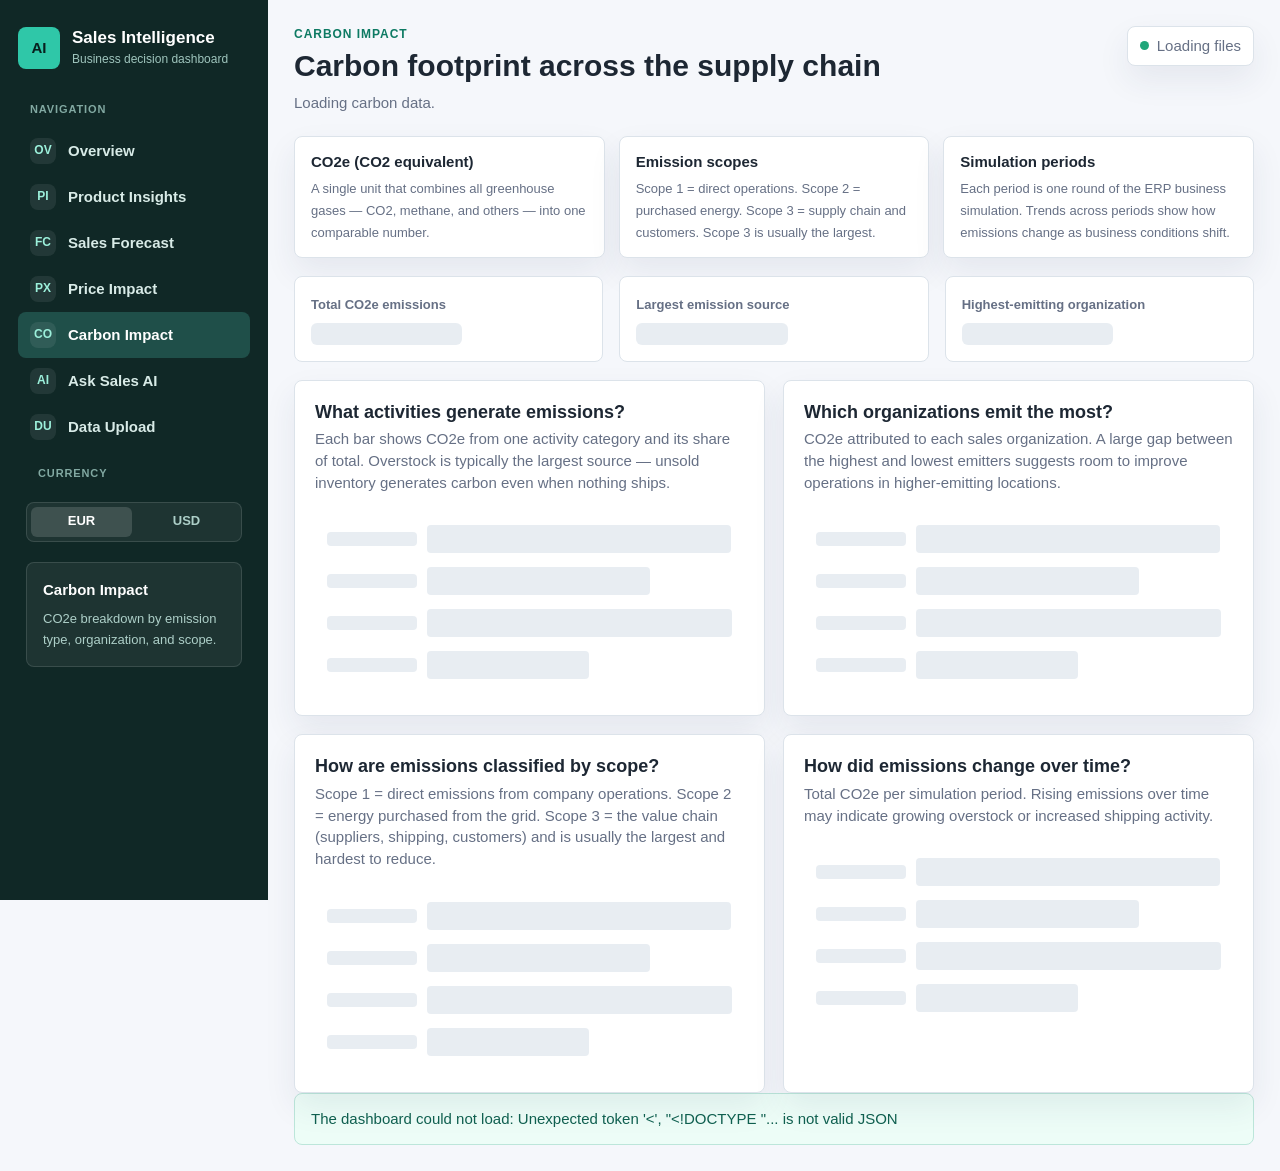
==== carbon.html @ 2cebc3a3 "Add Carbon Impact page, skeleton loaders, and nav polish - Add carbon.html with CO2e breakdown by ty" ====
<!doctype html>
<html lang="en">
  <head>
    <meta charset="utf-8" />
    <meta name="viewport" content="width=device-width, initial-scale=1" />
    <title>Carbon Impact | AI Sales Intelligence</title>
    <meta name="description" content="Carbon Impact — CO2e breakdown by emission type, organization, and scope across the supply chain." />
    <link rel="icon" type="image/x-icon" href="favicon/favicon.ico" />
    <link rel="icon" type="image/png" sizes="32x32" href="favicon/favicon-32x32.png" />
    <link rel="icon" type="image/png" sizes="16x16" href="favicon/favicon-16x16.png" />
    <link rel="apple-touch-icon" sizes="180x180" href="favicon/apple-touch-icon.png" />
    <link rel="manifest" href="favicon/site.webmanifest" />
    <link rel="stylesheet" href="assets/styles.css" />
  </head>
  <body data-page="carbon">
    <div class="app-shell">
      <aside class="sidebar">
        <a class="brand" href="index.html">
          <span class="brand-mark">AI</span>
          <span>
            <span class="brand-title">Sales Intelligence</span>
            <span class="brand-subtitle">Business decision dashboard</span>
          </span>
        </a>
        <div class="nav-section">Navigation</div>
        <nav>
          <a class="nav-link" data-page="overview" href="index.html"><span class="nav-icon">OV</span>Overview</a>
          <a class="nav-link" data-page="products" href="products.html"><span class="nav-icon">PI</span>Product Insights</a>
          <a class="nav-link" data-page="forecast" href="forecast.html"><span class="nav-icon">FC</span>Sales Forecast</a>
          <a class="nav-link" data-page="price" href="price-impact.html"><span class="nav-icon">PX</span>Price Impact</a>
          <a class="nav-link" data-page="carbon" href="carbon.html"><span class="nav-icon">CO</span>Carbon Impact</a>
          <a class="nav-link" data-page="chat" href="chat.html"><span class="nav-icon">AI</span>Ask Sales AI</a>
          <a class="nav-link" data-page="data" href="data.html"><span class="nav-icon">DU</span>Data Upload</a>
        </nav>
        <span class="currency-toggle-label">Currency</span>
        <div class="currency-toggle">
          <button class="currency-btn" data-currency="EUR">EUR</button>
          <button class="currency-btn" data-currency="USD" disabled title="Loading exchange rate…">USD</button>
        </div>
        <div class="sidebar-note">
          <strong>Carbon Impact</strong>
          <span>CO2e breakdown by emission type, organization, and scope.</span>
        </div>
      </aside>

      <main class="main">
        <header class="topbar">
          <div>
            <p class="eyebrow">Carbon Impact</p>
            <h1>Carbon footprint across the supply chain</h1>
            <p class="page-lede" id="carbon-insight">
              Loading carbon data.
            </p>
          </div>
          <div class="source-pill" data-source-pill>
            <span class="status-dot"></span>
            <span>Loading files</span>
          </div>
        </header>

        <section class="definition-strip">
          <div>
            <strong>CO2e (CO2 equivalent)</strong>
            <span>A single unit that combines all greenhouse gases — CO2, methane, and others — into one comparable number.</span>
          </div>
          <div>
            <strong>Emission scopes</strong>
            <span>Scope 1 = direct operations. Scope 2 = purchased energy. Scope 3 = supply chain and customers. Scope 3 is usually the largest.</span>
          </div>
          <div>
            <strong>Simulation periods</strong>
            <span>Each period is one round of the ERP business simulation. Trends across periods show how emissions change as business conditions shift.</span>
          </div>
        </section>

        <section class="summary-band">
          <div class="summary-item">
            <span>Total CO2e emissions</span>
            <strong id="carbon-total">--</strong>
          </div>
          <div class="summary-item">
            <span>Largest emission source</span>
            <strong id="carbon-top-type">--</strong>
          </div>
          <div class="summary-item">
            <span>Highest-emitting organization</span>
            <strong id="carbon-top-org">--</strong>
          </div>
        </section>

        <section class="grid" style="grid-template-columns:repeat(2,minmax(0,1fr));gap:18px;margin-top:18px">
          <article class="panel">
            <div class="panel-header">
              <div>
                <h2 class="panel-title">What activities generate emissions?</h2>
                <p class="panel-copy">Each bar shows CO2e from one activity category and its share of total. Overstock is typically the largest source — unsold inventory generates carbon even when nothing ships.</p>
              </div>
            </div>
            <div class="chart-wrap" style="min-height:0" id="carbon-by-type"></div>
          </article>

          <article class="panel">
            <div class="panel-header">
              <div>
                <h2 class="panel-title">Which organizations emit the most?</h2>
                <p class="panel-copy">CO2e attributed to each sales organization. A large gap between the highest and lowest emitters suggests room to improve operations in higher-emitting locations.</p>
              </div>
            </div>
            <div class="chart-wrap" style="min-height:0" id="carbon-by-org"></div>
          </article>
        </section>

        <section class="grid" style="grid-template-columns:repeat(2,minmax(0,1fr));gap:18px;margin-top:18px">
          <article class="panel">
            <div class="panel-header">
              <div>
                <h2 class="panel-title">How are emissions classified by scope?</h2>
                <p class="panel-copy">Scope 1 = direct emissions from company operations. Scope 2 = energy purchased from the grid. Scope 3 = the value chain (suppliers, shipping, customers) and is usually the largest and hardest to reduce.</p>
              </div>
            </div>
            <div class="chart-wrap" style="min-height:0" id="carbon-by-scope"></div>
          </article>

          <article class="panel">
            <div class="panel-header">
              <div>
                <h2 class="panel-title">How did emissions change over time?</h2>
                <p class="panel-copy">Total CO2e per simulation period. Rising emissions over time may indicate growing overstock or increased shipping activity.</p>
              </div>
            </div>
            <div class="chart-wrap" style="min-height:0" id="carbon-by-round"></div>
          </article>
        </section>

        <div id="carbon-unavailable" class="notice" style="display:none">
          <strong>Carbon data belongs to the default dataset.</strong>
          The carbon emissions shown on this page come from the default ERP simulation warehouse and are not part of your uploaded files. To view carbon data, <a href="data.html">restore the default data</a> on the Data Upload page.
        </div>
      </main>
    </div>
    <script src="assets/app.js" defer></script>
  </body>
</html>
---- assets/styles.css ----
:root {
  --bg: #f5f7fb;
  --panel: #ffffff;
  --panel-soft: #f9fbfc;
  --ink: #1d2733;
  --muted: #667085;
  --line: #dce3ea;
  --sidebar: #102826;
  --sidebar-active: #1f4f49;
  --teal: #22a88f;
  --blue: #3b82f6;
  --amber: #f59e0b;
  --rose: #e25563;
  --green: #21a67a;
  --violet: #7c65d1;
  --shadow: 0 14px 32px rgba(34, 50, 84, 0.08);
}

* {
  box-sizing: border-box;
}

html {
  min-width: 320px;
  background: var(--bg);
  overscroll-behavior: none;
}

body {
  margin: 0;
  background: var(--bg);
  color: var(--ink);
  font-family: Inter, "Segoe UI", Arial, sans-serif;
  font-size: 15px;
  line-height: 1.45;
  overscroll-behavior: none;
}

a {
  color: inherit;
  text-decoration: none;
}

button,
input {
  font: inherit;
}

.app-shell {
  min-height: 100vh;
}

.sidebar {
  position: fixed;
  inset: 0 auto 0 0;
  width: 268px;
  height: 100vh;
  height: 100dvh;
  background: var(--sidebar);
  color: #d8ebe7;
  padding: 22px 18px;
  overflow-y: clip;
  overscroll-behavior: contain;
}

@media (max-height: 640px) {
  .sidebar {
    overflow-y: auto;
    background: var(--sidebar);
    scrollbar-width: none;
    -ms-overflow-style: none;
    overscroll-behavior: contain;
  }

  .sidebar::-webkit-scrollbar {
    width: 0;
    height: 0;
  }
}

.brand {
  display: flex;
  align-items: center;
  gap: 12px;
  min-height: 52px;
  margin-bottom: 28px;
}

.brand-mark {
  display: grid;
  place-items: center;
  width: 42px;
  height: 42px;
  border-radius: 8px;
  background: #2fc7a8;
  color: #08201e;
  font-weight: 800;
}

.brand-title {
  display: block;
  color: #ffffff;
  font-size: 17px;
  font-weight: 800;
  line-height: 1.15;
}

.brand-subtitle {
  display: block;
  color: #9fc5bd;
  font-size: 12px;
  margin-top: 3px;
}

.nav-section {
  color: #82a9a2;
  font-size: 11px;
  font-weight: 800;
  letter-spacing: 0.08em;
  margin: 24px 12px 10px;
  text-transform: uppercase;
}

.nav-link {
  display: flex;
  align-items: center;
  gap: 12px;
  min-height: 42px;
  padding: 10px 12px;
  border-radius: 8px;
  color: #d8ebe7;
  font-weight: 700;
}

.nav-link:hover,
.nav-link.active {
  background: var(--sidebar-active);
  color: #ffffff;
}

.nav-icon {
  display: grid;
  place-items: center;
  flex: 0 0 26px;
  width: 26px;
  height: 26px;
  border-radius: 8px;
  background: rgba(255, 255, 255, 0.08);
  color: #9cf0db;
  font-size: 12px;
  font-weight: 800;
}

.currency-toggle {
  display: flex;
  gap: 4px;
  margin: 20px 8px 0;
  padding: 4px;
  border: 1px solid rgba(255, 255, 255, 0.12);
  border-radius: 8px;
  background: rgba(255, 255, 255, 0.06);
}

.currency-toggle-label {
  display: block;
  color: #82a9a2;
  font-size: 11px;
  font-weight: 800;
  letter-spacing: 0.08em;
  margin: 16px 20px 6px;
  text-transform: uppercase;
}

.currency-btn {
  flex: 1;
  min-height: 30px;
  border: 0;
  border-radius: 6px;
  background: transparent;
  color: #adcfc8;
  cursor: pointer;
  font-size: 13px;
  font-weight: 800;
}

.currency-btn.active {
  background: rgba(255, 255, 255, 0.14);
  color: #ffffff;
}

.sidebar-note {
  margin: 20px 8px 0;
  padding: 16px;
  border: 1px solid rgba(255, 255, 255, 0.12);
  border-radius: 8px;
  background: rgba(255, 255, 255, 0.06);
}

.sidebar-note strong {
  display: block;
  color: #ffffff;
  margin-bottom: 6px;
}

.sidebar-note span {
  color: #adcfc8;
  font-size: 13px;
}

.mt-18 { margin-top: 18px; }
.mb-18 { margin-bottom: 18px; }

.main {
  margin-left: 268px;
  min-height: 100vh;
  padding: 26px;
}

.topbar {
  display: flex;
  justify-content: space-between;
  align-items: flex-start;
  gap: 20px;
  margin-bottom: 22px;
}

.eyebrow {
  color: #0d7a63;
  font-size: 12px;
  font-weight: 800;
  letter-spacing: 0.08em;
  margin: 0 0 5px;
  text-transform: uppercase;
}

h1 {
  margin: 0;
  font-size: 30px;
  line-height: 1.18;
}

.page-lede {
  max-width: 780px;
  margin: 8px 0 0;
  color: var(--muted);
}

.source-pill {
  display: inline-flex;
  align-items: center;
  gap: 8px;
  min-height: 36px;
  padding: 8px 12px;
  border: 1px solid var(--line);
  border-radius: 8px;
  background: var(--panel);
  color: var(--muted);
  box-shadow: var(--shadow);
  white-space: nowrap;
}

.status-dot {
  width: 9px;
  height: 9px;
  border-radius: 50%;
  background: var(--green);
}

.grid {
  display: grid;
  gap: 18px;
}

.kpi-grid {
  grid-template-columns: repeat(5, minmax(150px, 1fr));
  margin-bottom: 18px;
}

.two-col {
  grid-template-columns: minmax(0, 1.6fr) minmax(320px, 0.8fr);
}

.three-col {
  grid-template-columns: repeat(3, minmax(0, 1fr));
}

.panel,
.kpi-card,
.insight-card,
.table-panel,
.upload-panel {
  background: var(--panel);
  border: 1px solid var(--line);
  border-radius: 8px;
  box-shadow: var(--shadow);
}

.panel,
.table-panel,
.upload-panel {
  padding: 20px;
}

.focus-panel {
  margin-bottom: 18px;
}

.focus-grid {
  display: grid;
  grid-template-columns: repeat(4, minmax(0, 1fr));
  gap: 14px;
}

.focus-card {
  min-height: 142px;
  padding: 16px;
  border: 1px solid var(--line);
  border-radius: 8px;
  background: var(--panel-soft);
}

.focus-card span {
  color: #0d7a63;
  font-size: 12px;
  font-weight: 850;
  text-transform: uppercase;
}

.focus-card strong {
  display: block;
  margin-top: 9px;
  font-size: 16px;
  line-height: 1.3;
}

.focus-card p {
  margin: 8px 0 0;
  color: var(--muted);
}

.definition-strip {
  display: grid;
  grid-template-columns: repeat(3, minmax(0, 1fr));
  gap: 14px;
  margin-bottom: 18px;
}

.definition-strip div {
  padding: 14px 16px;
  border: 1px solid var(--line);
  border-radius: 8px;
  background: var(--panel);
  box-shadow: var(--shadow);
}

.definition-strip strong {
  display: block;
  margin-bottom: 5px;
}

.definition-strip span {
  color: var(--muted);
  font-size: 13px;
}

.kpi-card {
  position: relative;
  min-height: 132px;
  padding: 18px;
  overflow: hidden;
}

.kpi-card::after {
  content: "";
  position: absolute;
  right: -24px;
  top: -24px;
  width: 86px;
  height: 86px;
  border-radius: 50%;
  opacity: 0.14;
  background: var(--teal);
}

.kpi-card:nth-child(2)::after {
  background: var(--amber);
}

.kpi-card:nth-child(3)::after {
  background: var(--blue);
}

.kpi-card:nth-child(4)::after {
  background: var(--violet);
}

.kpi-card:nth-child(5)::after {
  background: var(--rose);
}

.kpi-label {
  color: var(--muted);
  font-size: 13px;
  font-weight: 800;
}

.kpi-value {
  margin-top: 14px;
  font-size: clamp(17px, 1.6vw, 23px);
  font-weight: 850;
  white-space: nowrap;
}

.kpi-note {
  margin-top: 8px;
  color: var(--muted);
  font-size: 13px;
}

.panel-header {
  display: flex;
  align-items: flex-start;
  justify-content: space-between;
  gap: 18px;
  margin-bottom: 16px;
}

.panel-title {
  margin: 0;
  font-size: 18px;
  line-height: 1.25;
}

.panel-copy {
  margin: 5px 0 0;
  color: var(--muted);
}

.metric-row {
  display: grid;
  grid-template-columns: 1fr auto;
  gap: 14px;
  padding: 13px 0;
  border-bottom: 1px solid var(--line);
}

.metric-row:last-child {
  border-bottom: 0;
}

.metric-row strong {
  font-size: 15px;
}

.metric-row span {
  color: var(--muted);
  font-size: 13px;
}

.metric-row b {
  color: var(--ink);
}

.insight-card {
  padding: 18px;
  min-height: 210px;
}

.insight-label,
.badge {
  display: inline-flex;
  align-items: center;
  min-height: 26px;
  padding: 5px 9px;
  border-radius: 8px;
  color: #0d332c;
  background: #dff8f0;
  font-size: 12px;
  font-weight: 800;
}

.insight-card h3 {
  margin: 14px 0 8px;
  font-size: 18px;
}

.insight-card p {
  color: var(--muted);
  margin: 0 0 14px;
}

.action-line {
  margin-top: auto;
  color: var(--ink);
  font-weight: 800;
}

.chart-wrap {
  min-height: 330px;
}

@keyframes shimmer {
  0%   { background-position: -400% 0; }
  100% { background-position:  400% 0; }
}

.skeleton {
  background: linear-gradient(90deg, #e8edf2 25%, #f3f6f9 50%, #e8edf2 75%);
  background-size: 400% 100%;
  animation: shimmer 1.6s ease-in-out infinite;
  border-radius: 6px;
  color: transparent !important;
  user-select: none;
  pointer-events: none;
}

.skeleton-text {
  display: block;
  min-width: 60px;
  height: 1em;
  width: 55%;
}

.skeleton-bars {
  padding: 16px 12px;
  display: flex;
  flex-direction: column;
  gap: 14px;
}

.skeleton-bar-row {
  display: flex;
  align-items: center;
  gap: 10px;
}

.skeleton-bar-label {
  flex: none;
  width: 90px;
  height: 14px;
  border-radius: 4px;
}

.skeleton-bar {
  height: 28px;
  border-radius: 4px;
}

.chart-svg {
  width: 100%;
  min-height: 320px;
  overflow: visible;
}

.axis-label,
.chart-label {
  fill: #667085;
  font-size: 12px;
}

.chart-grid {
  stroke: #e9eef4;
  stroke-width: 1;
}

.chart-line {
  fill: none;
  stroke: var(--teal);
  stroke-width: 3;
}

.chart-line.forecast {
  stroke: var(--rose);
  stroke-dasharray: 6 6;
}

.chart-area {
  fill: rgba(34, 168, 143, 0.12);
}

.legend {
  display: flex;
  flex-wrap: wrap;
  gap: 12px;
  color: var(--muted);
  font-size: 13px;
  margin-top: 8px;
}

.legend-item {
  display: inline-flex;
  align-items: center;
  gap: 7px;
}

.legend-swatch {
  width: 16px;
  height: 4px;
  border-radius: 4px;
  background: var(--teal);
}

.legend-swatch.forecast {
  background: var(--rose);
}

.toolbar {
  display: flex;
  flex-wrap: wrap;
  gap: 10px;
  align-items: center;
  justify-content: space-between;
  margin-bottom: 16px;
}

.segmented {
  display: inline-flex;
  gap: 4px;
  padding: 4px;
  border: 1px solid var(--line);
  border-radius: 8px;
  background: var(--panel-soft);
}

.segment-button,
.primary-button,
.quiet-button {
  min-height: 36px;
  border: 0;
  border-radius: 7px;
  cursor: pointer;
  font-weight: 800;
}

.segment-button {
  padding: 7px 12px;
  background: transparent;
  color: var(--muted);
}

.segment-button.active {
  background: var(--panel);
  color: var(--ink);
  box-shadow: 0 5px 16px rgba(34, 50, 84, 0.08);
}

.primary-button {
  padding: 9px 14px;
  background: var(--teal);
  color: #06221e;
}

.quiet-button {
  padding: 9px 14px;
  border: 1px solid var(--line);
  background: var(--panel);
  color: var(--ink);
}

.search-input {
  min-height: 38px;
  width: min(280px, 100%);
  border: 1px solid var(--line);
  border-radius: 8px;
  padding: 8px 11px;
  color: var(--ink);
  background: var(--panel);
}

.table-wrap {
  width: 100%;
  overflow-x: auto;
}

table {
  width: 100%;
  border-collapse: collapse;
  min-width: 760px;
}

.watch-row {
  display: flex;
  align-items: flex-start;
  justify-content: space-between;
  gap: 12px;
  padding: 13px 0;
  border-bottom: 1px solid var(--line);
}

.watch-row:last-child {
  border-bottom: 0;
}

.watch-row strong {
  display: block;
  font-size: 15px;
}

.watch-row span:not(.status) {
  display: block;
  margin-top: 3px;
  color: var(--muted);
  font-size: 13px;
}

th,
td {
  padding: 13px 12px;
  border-bottom: 1px solid var(--line);
  text-align: left;
  vertical-align: top;
}

th {
  color: #405064;
  font-size: 12px;
  font-weight: 850;
  text-transform: uppercase;
}

td {
  color: var(--ink);
}

.numeric {
  text-align: right;
  font-variant-numeric: tabular-nums;
}

.muted {
  color: var(--muted);
}

.status {
  display: inline-flex;
  align-items: center;
  min-height: 28px;
  padding: 5px 9px;
  border-radius: 8px;
  font-weight: 850;
  white-space: nowrap;
}

.status.healthy {
  background: #e6f8ef;
  color: #0f6d4d;
}

.status.growth {
  background: #e7f0ff;
  color: #245eac;
}

.status.attention {
  background: #fff1d8;
  color: #945909;
}

.status.error {
  background: #ffe2e6;
  color: #a43c47;
}

.status.ok {
  background: #e1f7ef;
  color: #0f6d4d;
}

.product-name {
  font-weight: 850;
}

.product-code {
  display: block;
  color: var(--muted);
  margin-top: 3px;
  font-size: 13px;
}

.summary-band {
  display: grid;
  grid-template-columns: repeat(3, minmax(0, 1fr));
  gap: 16px;
  margin-bottom: 18px;
}

.summary-item {
  padding: 16px;
  border: 1px solid var(--line);
  border-radius: 8px;
  background: var(--panel);
}

.summary-item span {
  color: var(--muted);
  font-size: 13px;
  font-weight: 800;
}

.summary-item strong {
  display: block;
  margin-top: 8px;
  font-size: 22px;
}

.upload-grid {
  display: grid;
  grid-template-columns: repeat(2, minmax(0, 1fr));
  gap: 16px;
}

.file-drop {
  display: block;
  min-height: 136px;
  padding: 18px;
  border: 1px dashed #aab7c4;
  border-radius: 8px;
  background: var(--panel-soft);
}

.file-drop strong {
  display: block;
  margin-bottom: 8px;
}

.file-drop span {
  display: block;
  color: var(--muted);
  margin-bottom: 12px;
}

.file-drop input {
  width: 100%;
}

.upload-actions {
  display: flex;
  flex-wrap: wrap;
  gap: 10px;
  margin-top: 16px;
}

.match-strip {
  display: grid;
  grid-template-columns: repeat(4, minmax(0, 1fr));
  gap: 14px;
}

.match-stat {
  padding: 15px;
  border: 1px solid var(--line);
  border-radius: 8px;
  background: var(--panel-soft);
}

.match-stat span {
  display: block;
  color: var(--muted);
  font-size: 12px;
  font-weight: 850;
  text-transform: uppercase;
}

.match-stat strong {
  display: block;
  margin-top: 8px;
  font-size: 20px;
}

.notice {
  padding: 14px 16px;
  border: 1px solid #bce6da;
  border-radius: 8px;
  background: #edfdf7;
  color: #0f5f4f;
}

.forecast-confidence {
  margin-bottom: 18px;
}

.price-note {
  margin-bottom: 12px;
}

.scenario-panel {
  margin-bottom: 18px;
}

.scenario-value {
  display: inline-flex;
  align-items: center;
  justify-content: center;
  min-width: 70px;
  min-height: 38px;
  padding: 8px 12px;
  border-radius: 8px;
  background: #e7f0ff;
  color: #245eac;
  font-size: 18px;
}

.slider-row {
  display: grid;
  grid-template-columns: auto minmax(0, 1fr) auto;
  gap: 14px;
  align-items: center;
  color: var(--muted);
  font-weight: 850;
}

.slider-row input[type="range"] {
  width: 100%;
  accent-color: var(--teal);
}

.chat-layout {
  display: grid;
  grid-template-columns: minmax(0, 1.5fr) minmax(280px, 0.65fr);
  gap: 18px;
}

.chat-panel {
  min-height: 620px;
  padding: 20px;
  border: 1px solid var(--line);
  border-radius: 8px;
  background: var(--panel);
  box-shadow: var(--shadow);
}

.chat-messages {
  display: flex;
  flex-direction: column;
  gap: 14px;
  height: 430px;
  margin-bottom: 16px;
  padding: 14px;
  overflow-y: auto;
  border: 1px solid var(--line);
  border-radius: 8px;
  background: var(--panel-soft);
}

.chat-message {
  max-width: 86%;
  padding: 14px;
  border: 1px solid var(--line);
  border-radius: 8px;
  background: var(--panel);
}

.chat-message.user {
  align-self: flex-end;
  background: #e7f0ff;
}

.chat-role {
  color: #0d7a63;
  font-size: 12px;
  font-weight: 850;
  text-transform: uppercase;
}

.chat-message p {
  margin: 7px 0 0;
}

@keyframes bounce-dot {
  0%, 60%, 100% { transform: translateY(0); }
  30%           { transform: translateY(-3px); }
}

.loading-dot {
  display: inline-block;
  width: 4px;
  height: 4px;
  border-radius: 50%;
  background: var(--ink);
  margin-left: 2px;
  vertical-align: baseline;
  animation: bounce-dot 1.2s ease-in-out infinite;
}

.loading-dot:nth-child(2) { animation-delay: 0.2s; }
.loading-dot:nth-child(3) { animation-delay: 0.4s; }

.chat-form {
  display: grid;
  grid-template-columns: minmax(0, 1fr) auto;
  gap: 10px;
}

.chat-form input {
  min-height: 42px;
  border: 1px solid var(--line);
  border-radius: 8px;
  padding: 10px 12px;
}

.suggestion-list {
  display: grid;
  gap: 10px;
  margin: 16px 0;
}

.suggestion-button {
  width: 100%;
  text-align: left;
}

.chat-note {
  margin-top: 16px;
}

.external-toggle-row {
  display: flex;
  align-items: center;
  justify-content: space-between;
  margin-top: 16px;
  font-size: 13px;
  color: var(--muted);
}

.toggle-switch-label {
  display: inline-flex;
  align-items: center;
  cursor: pointer;
}

.toggle-track {
  display: inline-block;
  width: 36px;
  height: 20px;
  border-radius: 10px;
  background: var(--line);
  position: relative;
  transition: background 0.2s;
}

.toggle-thumb {
  display: block;
  width: 14px;
  height: 14px;
  border-radius: 50%;
  background: #fff;
  position: absolute;
  top: 3px;
  left: 3px;
  transition: left 0.2s;
}

.toggle-switch-label input {
  display: none;
}

.toggle-switch-label input:checked + .toggle-track {
  background: var(--teal);
}

.toggle-switch-label input:checked + .toggle-track .toggle-thumb {
  left: 19px;
}

.warning-note {
  margin-top: 10px;
  border-color: #f5c842;
  background: #fefce8;
  color: #7a6000;
  font-size: 12px;
}

.chat-card-grid {
  display: grid;
  grid-template-columns: repeat(3, minmax(0, 1fr));
  gap: 10px;
  margin-top: 12px;
}

.chat-card {
  padding: 12px;
  border: 1px solid var(--line);
  border-radius: 8px;
  background: var(--panel-soft);
}

.chat-card span {
  color: var(--muted);
  font-size: 12px;
  font-weight: 850;
  text-transform: uppercase;
}

.chat-card strong {
  display: block;
  margin-top: 6px;
}

.chat-card p {
  color: var(--muted);
  font-size: 13px;
}

.chat-products {
  display: grid;
  gap: 8px;
  margin-top: 12px;
}

.chat-product {
  display: flex;
  align-items: flex-start;
  justify-content: space-between;
  gap: 10px;
  padding: 10px 0;
  border-top: 1px solid var(--line);
}

.chat-product strong,
.chat-product span:not(.status):not(.badge) {
  display: block;
}

.chat-product span:not(.status):not(.badge) {
  color: var(--muted);
  font-size: 13px;
}

.empty-state {
  padding: 24px;
  color: var(--muted);
  text-align: center;
}

.hamburger {
  display: none;
  align-items: center;
  justify-content: center;
  flex-direction: column;
  gap: 5px;
  flex-shrink: 0;
  width: 42px;
  height: 42px;
  padding: 0;
  border: 1px solid var(--line);
  border-radius: 8px;
  background: var(--panel);
  cursor: pointer;
}

.hamburger span {
  display: block;
  width: 18px;
  height: 2px;
  background: var(--ink);
  border-radius: 2px;
}

.sidebar-backdrop {
  display: none;
  position: fixed;
  inset: 0;
  background: rgba(0, 0, 0, 0.45);
  z-index: 99;
}

.sidebar-backdrop.open {
  display: block;
}

@media (max-width: 1180px) {
  .kpi-grid {
    grid-template-columns: repeat(3, minmax(160px, 1fr));
  }

  .two-col,
  .three-col,
  .focus-grid,
  .definition-strip,
  .chat-layout,
  .summary-band,
  .upload-grid,
  .match-strip {
    grid-template-columns: 1fr;
  }
}

@media (max-width: 840px) {
  .hamburger {
    display: flex;
  }

  .sidebar {
    transform: translateX(-100%);
    transition: transform 0.25s ease;
    z-index: 100;
    width: 268px;
    overflow-y: auto;
  }

  .sidebar.open {
    transform: translateX(0);
  }

  .main {
    margin-left: 0;
    padding: 14px;
  }

  .topbar {
    flex-wrap: wrap;
    gap: 10px;
  }

  .source-pill {
    white-space: normal;
  }

  .kpi-grid {
    grid-template-columns: repeat(2, minmax(0, 1fr));
  }

  .chat-form,
  .chat-card-grid {
    grid-template-columns: 1fr;
  }

  .chat-message {
    max-width: 100%;
  }

  h1 {
    font-size: 22px;
  }
}

@media (max-width: 480px) {
  .kpi-grid {
    grid-template-columns: 1fr;
  }

  .main {
    padding: 12px;
  }

  h1 {
    font-size: 20px;
  }
}
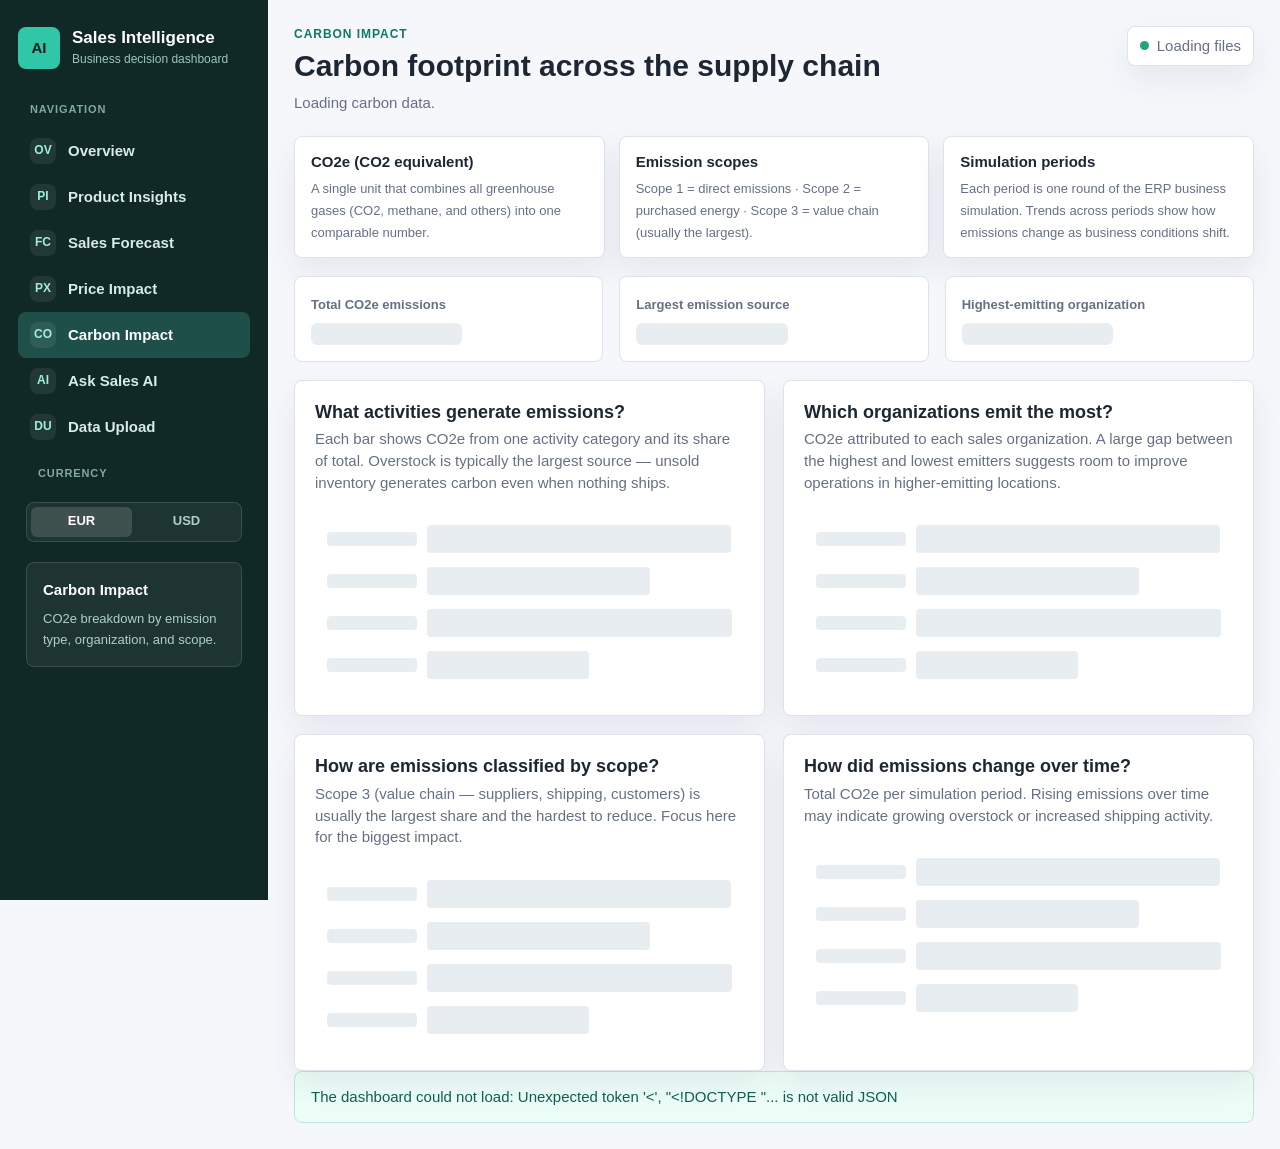
==== commit 04fa81ca: "Polish charts, fix table layout, and add Carbon export - Line chart: add axis titles (Revenue/Month)" ====
--- a/carbon.html
+++ b/carbon.html
@@ -61,11 +61,11 @@
         <section class="definition-strip">
           <div>
             <strong>CO2e (CO2 equivalent)</strong>
-            <span>A single unit that combines all greenhouse gases — CO2, methane, and others — into one comparable number.</span>
+            <span>A single unit that combines all greenhouse gases (CO2, methane, and others) into one comparable number.</span>
           </div>
           <div>
             <strong>Emission scopes</strong>
-            <span>Scope 1 = direct operations. Scope 2 = purchased energy. Scope 3 = supply chain and customers. Scope 3 is usually the largest.</span>
+            <span>Scope 1 = direct emissions · Scope 2 = purchased energy · Scope 3 = value chain (usually the largest).</span>
           </div>
           <div>
             <strong>Simulation periods</strong>
@@ -115,7 +115,7 @@
             <div class="panel-header">
               <div>
                 <h2 class="panel-title">How are emissions classified by scope?</h2>
-                <p class="panel-copy">Scope 1 = direct emissions from company operations. Scope 2 = energy purchased from the grid. Scope 3 = the value chain (suppliers, shipping, customers) and is usually the largest and hardest to reduce.</p>
+                <p class="panel-copy">Scope 3 (value chain — suppliers, shipping, customers) is usually the largest share and the hardest to reduce. Focus here for the biggest impact.</p>
               </div>
             </div>
             <div class="chart-wrap" style="min-height:0" id="carbon-by-scope"></div>
--- a/assets/styles.css
+++ b/assets/styles.css
@@ -574,6 +574,19 @@
   stroke-dasharray: 6 6;
 }
 
+.chart-tip {
+  position: fixed;
+  background: var(--ink);
+  color: #fff;
+  border-radius: 6px;
+  padding: 6px 10px;
+  font-size: 13px;
+  pointer-events: none;
+  z-index: 200;
+  white-space: nowrap;
+  box-shadow: 0 4px 16px rgba(0, 0, 0, 0.18);
+}
+
 .chart-area {
   fill: rgba(34, 168, 143, 0.12);
 }
@@ -676,6 +689,10 @@
   width: 100%;
   border-collapse: collapse;
   min-width: 760px;
+}
+
+#monthly-table table {
+  min-width: 340px;
 }
 
 .watch-row {
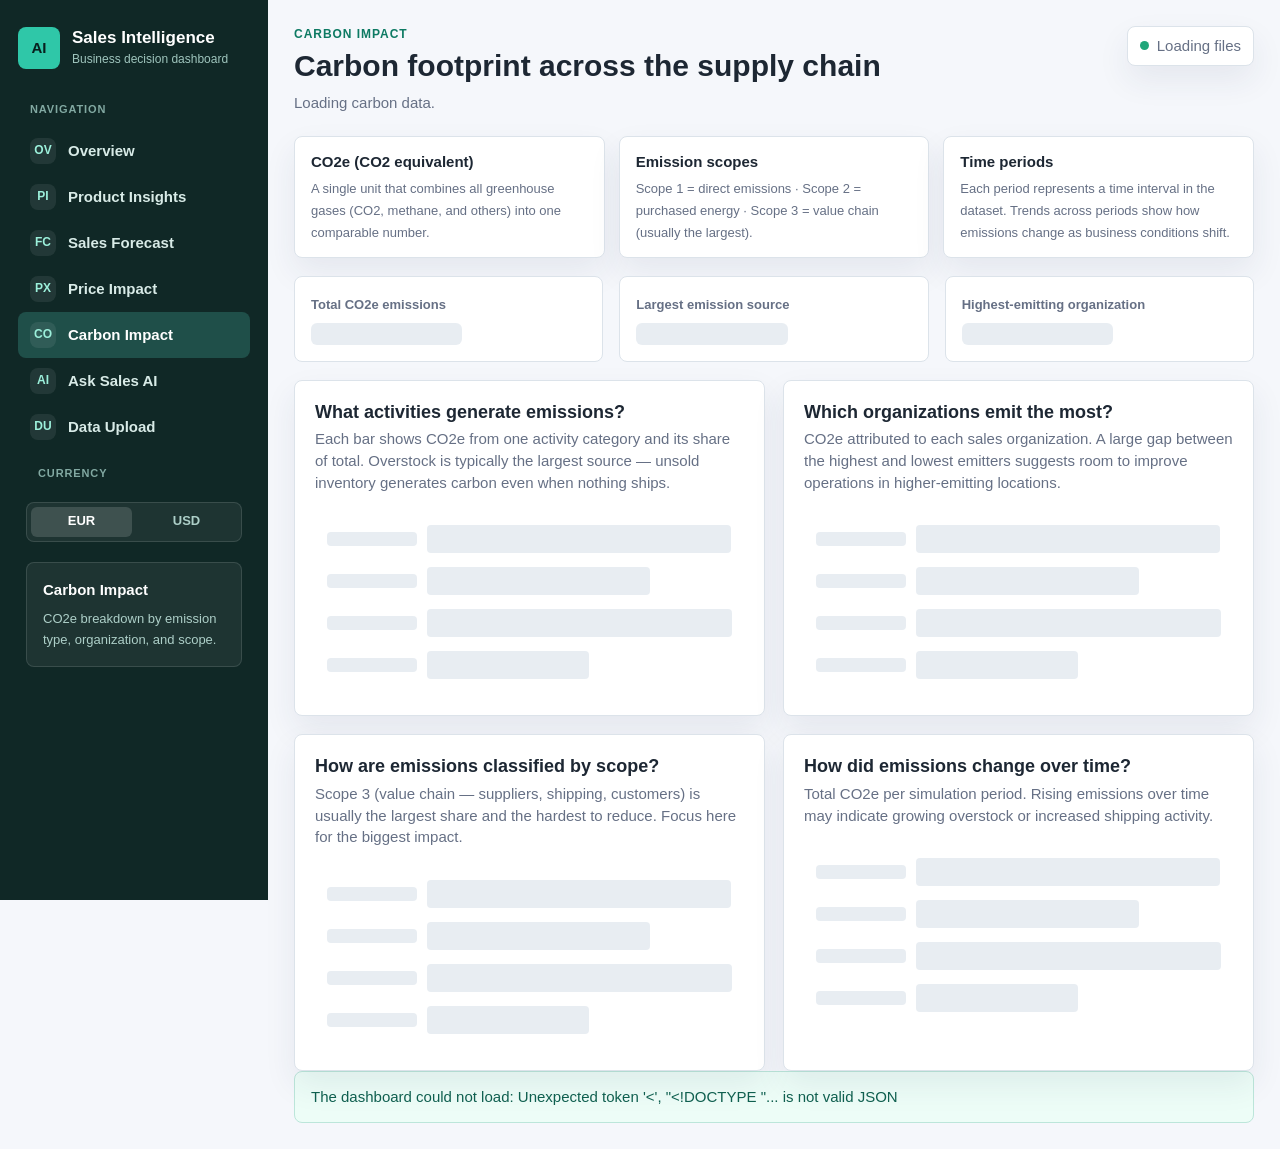
==== commit 00ea2f54: "refactor: move sample data to sample_data/ and fix format-specific edge cases - Move Test_ERP_SIM_Da" ====
--- a/carbon.html
+++ b/carbon.html
@@ -5,6 +5,11 @@
     <meta name="viewport" content="width=device-width, initial-scale=1" />
     <title>Carbon Impact | AI Sales Intelligence</title>
     <meta name="description" content="Carbon Impact — CO2e breakdown by emission type, organization, and scope across the supply chain." />
+    <meta property="og:type" content="website" />
+    <meta property="og:site_name" content="AI Sales Intelligence" />
+    <meta property="og:title" content="Carbon Impact | AI Sales Intelligence" />
+    <meta property="og:description" content="Carbon Impact — CO2e breakdown by emission type, organization, and scope across the supply chain." />
+    <meta property="og:url" content="https://saies-sales-ai-dashboard.onrender.com/carbon.html" />
     <link rel="icon" type="image/x-icon" href="favicon/favicon.ico" />
     <link rel="icon" type="image/png" sizes="32x32" href="favicon/favicon-32x32.png" />
     <link rel="icon" type="image/png" sizes="16x16" href="favicon/favicon-16x16.png" />
@@ -23,7 +28,7 @@
           </span>
         </a>
         <div class="nav-section">Navigation</div>
-        <nav>
+        <nav aria-label="Main navigation">
           <a class="nav-link" data-page="overview" href="index.html"><span class="nav-icon">OV</span>Overview</a>
           <a class="nav-link" data-page="products" href="products.html"><span class="nav-icon">PI</span>Product Insights</a>
           <a class="nav-link" data-page="forecast" href="forecast.html"><span class="nav-icon">FC</span>Sales Forecast</a>
@@ -68,8 +73,8 @@
             <span>Scope 1 = direct emissions · Scope 2 = purchased energy · Scope 3 = value chain (usually the largest).</span>
           </div>
           <div>
-            <strong>Simulation periods</strong>
-            <span>Each period is one round of the ERP business simulation. Trends across periods show how emissions change as business conditions shift.</span>
+            <strong>Time periods</strong>
+            <span>Each period represents a time interval in the dataset. Trends across periods show how emissions change as business conditions shift.</span>
           </div>
         </section>
 
--- a/assets/styles.css
+++ b/assets/styles.css
@@ -496,7 +496,7 @@
 }
 
 .chart-wrap {
-  min-height: 330px;
+  min-height: 0;
 }
 
 @keyframes shimmer {
@@ -507,7 +507,7 @@
 .skeleton {
   background: linear-gradient(90deg, #e8edf2 25%, #f3f6f9 50%, #e8edf2 75%);
   background-size: 400% 100%;
-  animation: shimmer 1.6s ease-in-out infinite;
+  animation: shimmer 2.2s ease-in-out infinite;
   border-radius: 6px;
   color: transparent !important;
   user-select: none;
@@ -822,7 +822,7 @@
 
 .upload-grid {
   display: grid;
-  grid-template-columns: repeat(2, minmax(0, 1fr));
+  grid-template-columns: repeat(3, minmax(0, 1fr));
   gap: 16px;
 }
 
@@ -970,6 +970,20 @@
 .chat-message.user {
   align-self: flex-end;
   background: #e7f0ff;
+}
+
+.chat-message.rate-limit-notice {
+  align-self: center;
+  background: #fff8e6;
+  border-color: #f0c040;
+  max-width: 72%;
+  text-align: center;
+}
+
+.rate-limit-text {
+  margin: 0;
+  color: #7a5800;
+  font-size: 14px;
 }
 
 .chat-role {
